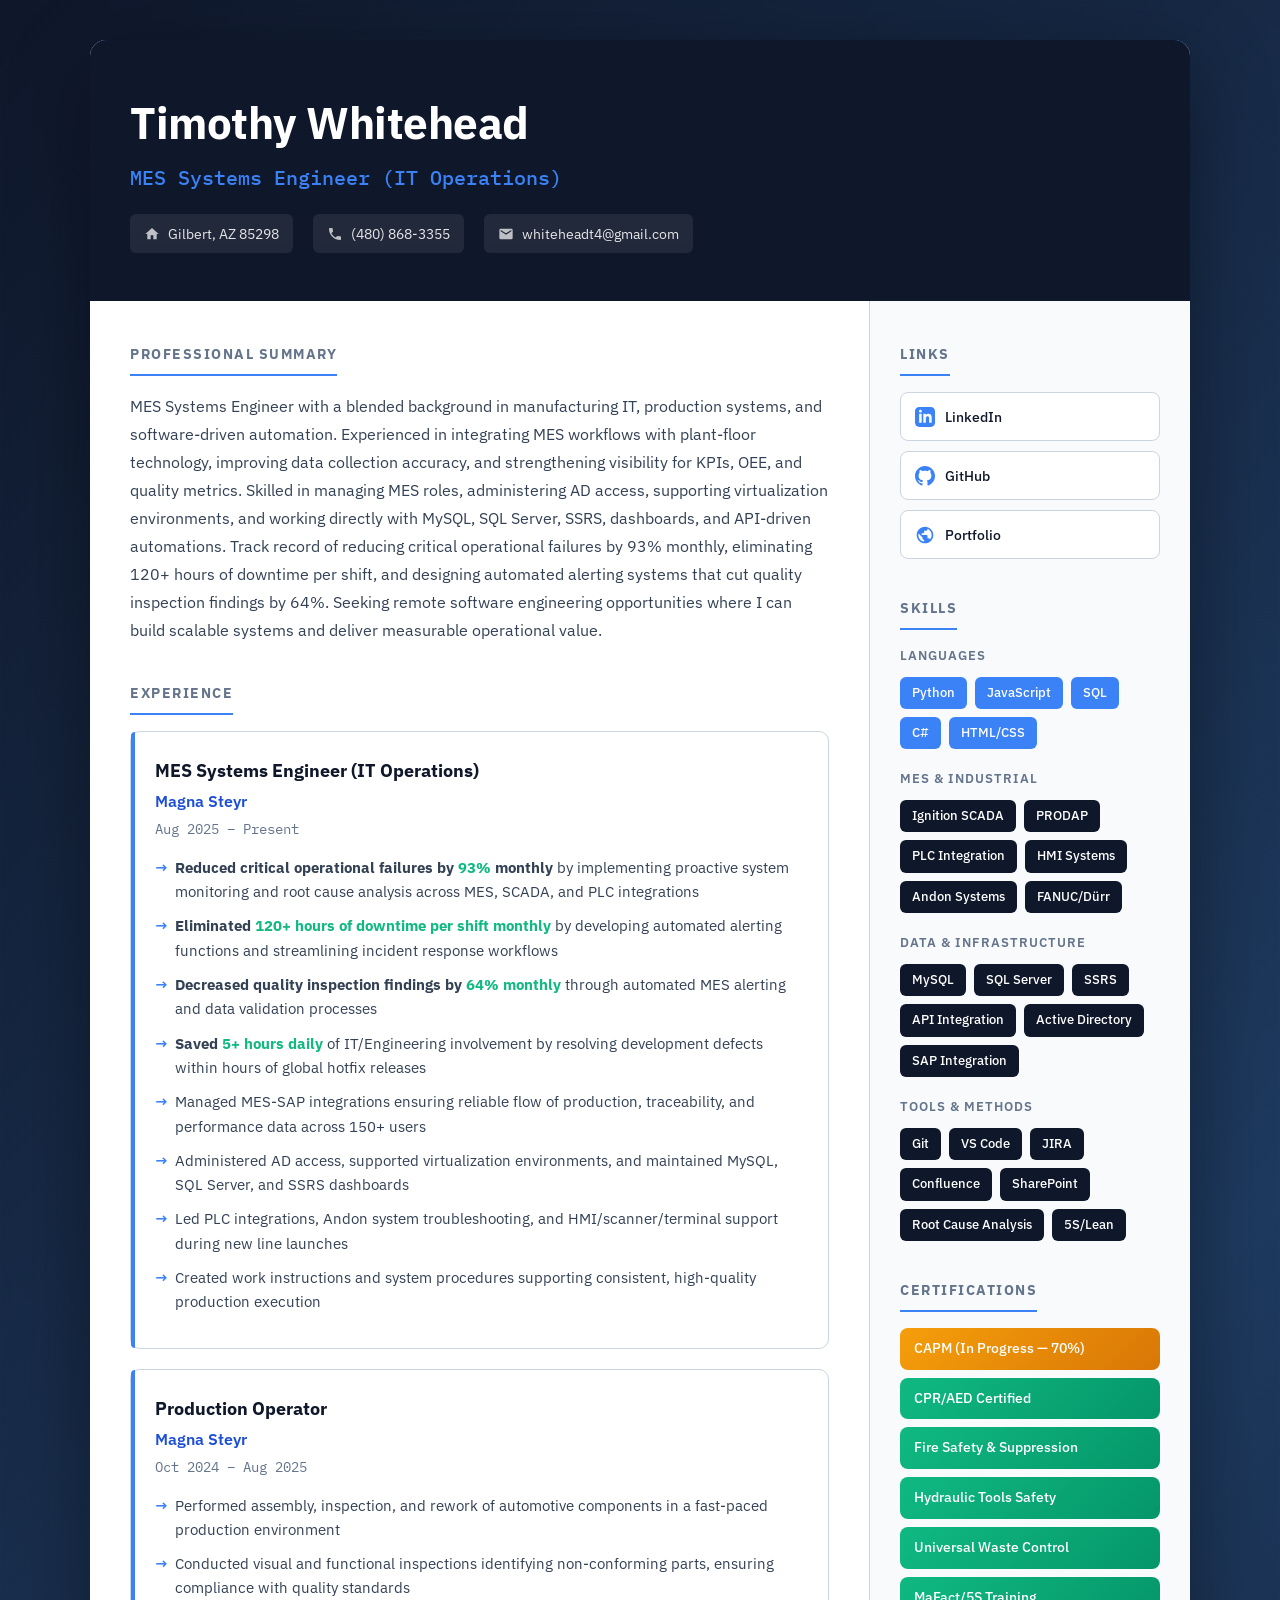
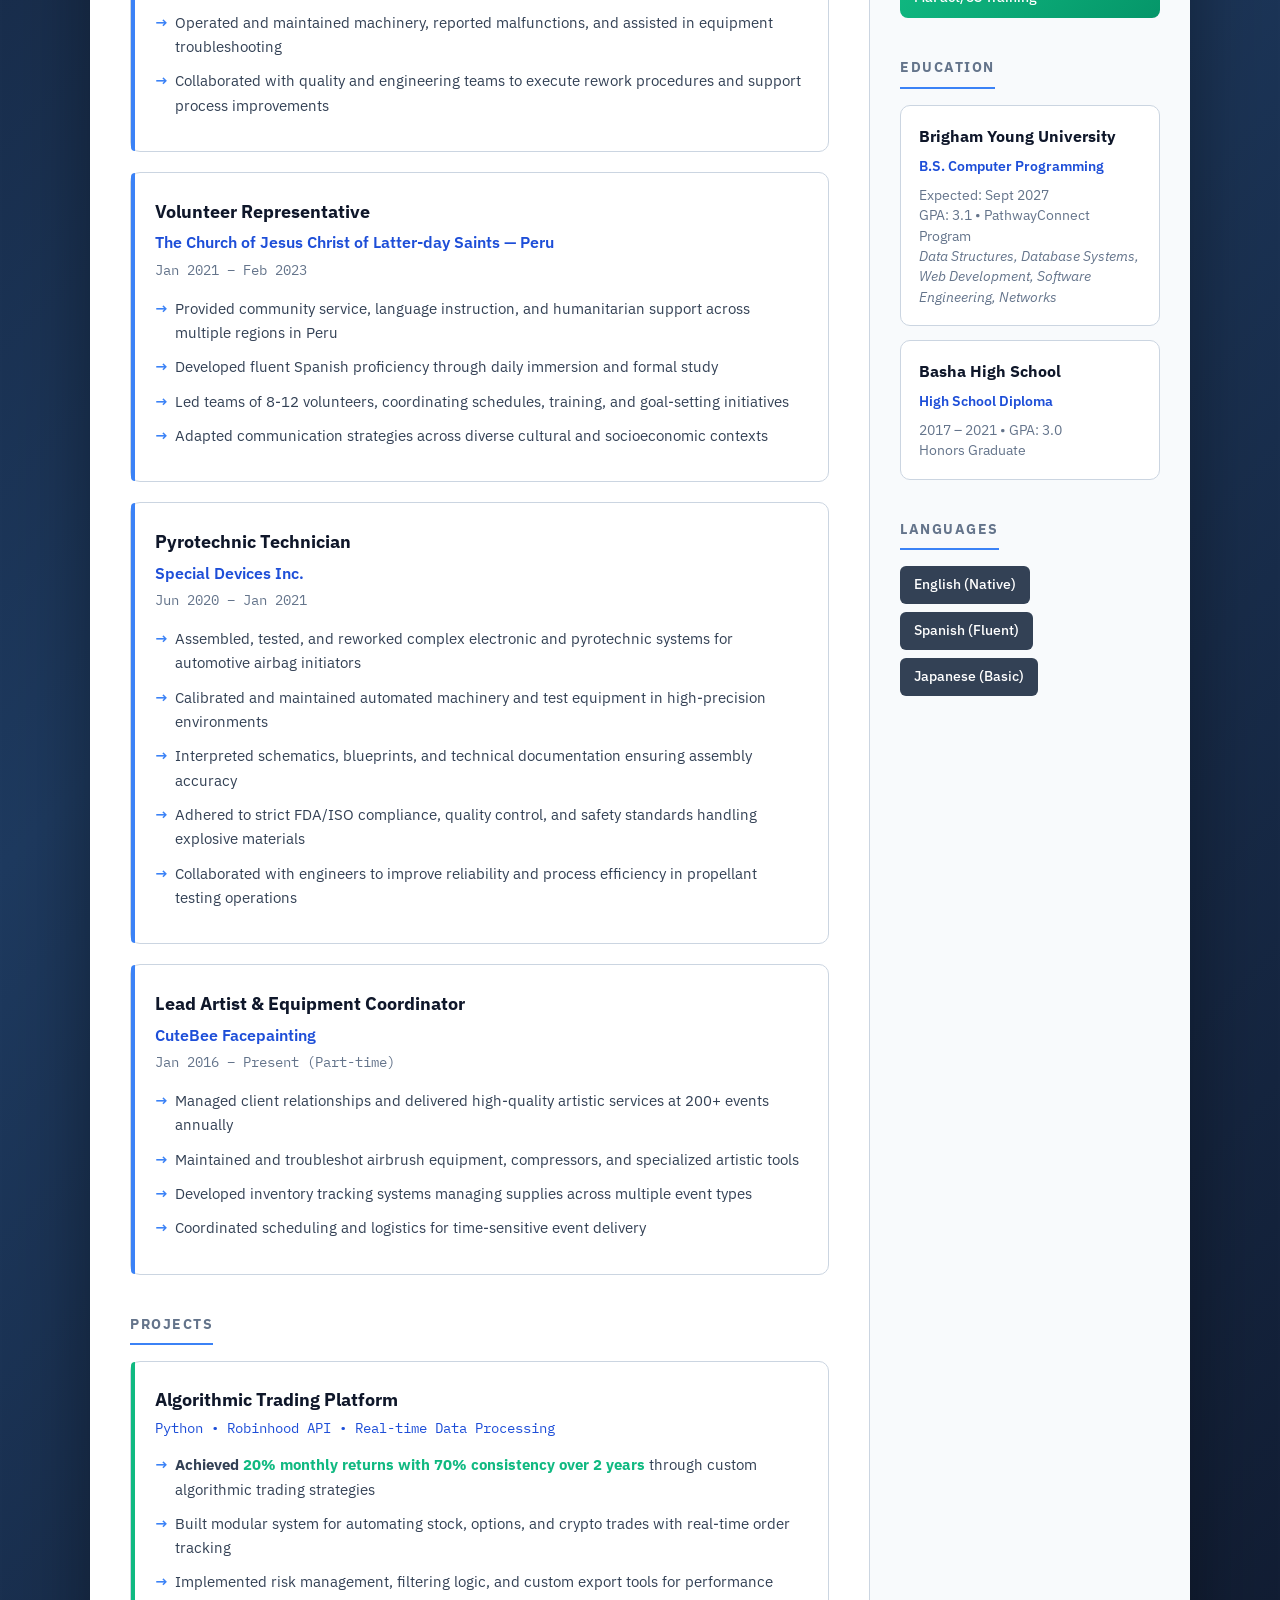
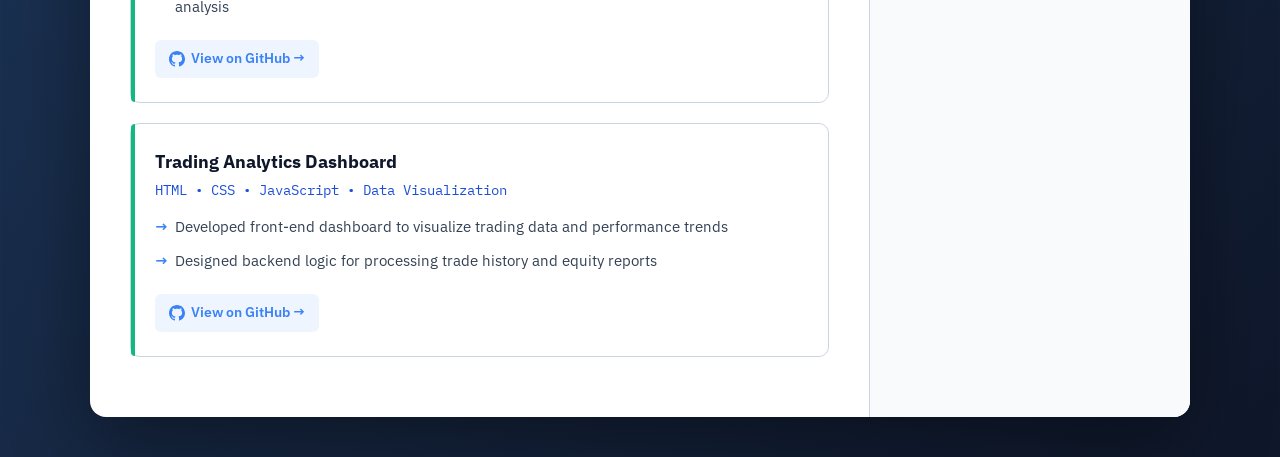
==== resume/MES-Systems-Engineer.html @ f228a732 "MES-Systems resume" ====
<!DOCTYPE html>
<html lang="en">
<head>
    <meta charset="UTF-8">
    <meta name="viewport" content="width=device-width, initial-scale=1.0">
    <title>Timothy Whitehead - MES Systems Engineer</title>
    <link rel="preconnect" href="https://fonts.googleapis.com">
    <link rel="preconnect" href="https://fonts.gstatic.com" crossorigin>
    <link href="https://fonts.googleapis.com/css2?family=IBM+Plex+Sans:wght@400;500;600;700&family=IBM+Plex+Mono:wght@400;500&display=swap" rel="stylesheet">
    <style>
        :root {
            --primary: #0f172a;
            --secondary: #334155;
            --accent: #3b82f6;
            --accent-dark: #1d4ed8;
            --surface: #f8fafc;
            --surface-alt: #e2e8f0;
            --text: #1e293b;
            --text-muted: #64748b;
            --success: #10b981;
            --border: #cbd5e1;
        }

        * {
            margin: 0;
            padding: 0;
            box-sizing: border-box;
        }

        body {
            font-family: 'IBM Plex Sans', -apple-system, BlinkMacSystemFont, sans-serif;
            line-height: 1.6;
            color: var(--text);
            background: linear-gradient(135deg, #0f172a 0%, #1e3a5f 50%, #0f172a 100%);
            min-height: 100vh;
            padding: 40px 20px;
            -webkit-font-smoothing: antialiased;
        }

        .resume-container {
            max-width: 1100px;
            margin: 0 auto;
            background: white;
            border-radius: 16px;
            box-shadow: 0 25px 80px rgba(0,0,0,0.4);
            overflow: hidden;
            position: relative;
        }

        .resume-container::before {
            content: '';
            position: absolute;
            top: 0;
            left: 0;
            right: 0;
            height: 4px;
            background: linear-gradient(90deg, var(--accent), var(--success), var(--accent-dark));
        }

        /* Header */
        .header {
            background: var(--primary);
            color: white;
            padding: 48px 40px;
            position: relative;
        }

        .header::after {
            content: '';
            position: absolute;
            bottom: 0;
            left: 0;
            right: 0;
            height: 80px;
            background: linear-gradient(to bottom, transparent, rgba(15, 23, 42, 0.1));
            pointer-events: none;
        }

        .header h1 {
            font-size: 2.75rem;
            font-weight: 700;
            letter-spacing: -0.5px;
            margin-bottom: 4px;
        }

        .header .title {
            font-size: 1.25rem;
            font-weight: 500;
            color: var(--accent);
            margin-bottom: 20px;
            font-family: 'IBM Plex Mono', monospace;
        }

        .contact-row {
            display: flex;
            flex-wrap: wrap;
            gap: 20px;
            margin-top: 16px;
        }

        .contact-item {
            display: flex;
            align-items: center;
            gap: 8px;
            font-size: 0.9rem;
            color: rgba(255,255,255,0.9);
            background: rgba(255,255,255,0.08);
            padding: 8px 14px;
            border-radius: 6px;
            transition: background 0.2s;
        }

        .contact-item:hover {
            background: rgba(255,255,255,0.15);
        }

        .contact-item svg {
            width: 16px;
            height: 16px;
            fill: currentColor;
            opacity: 0.8;
        }

        /* Main Layout */
        .main-content {
            display: grid;
            grid-template-columns: 1fr 320px;
        }

        .content {
            padding: 40px;
            border-right: 1px solid var(--border);
        }

        .sidebar {
            padding: 40px 30px;
            background: var(--surface);
        }

        /* Sections */
        .section {
            margin-bottom: 36px;
        }

        .section:last-child {
            margin-bottom: 0;
        }

        .section-title {
            font-size: 0.85rem;
            font-weight: 700;
            color: var(--text-muted);
            text-transform: uppercase;
            letter-spacing: 1.5px;
            margin-bottom: 16px;
            padding-bottom: 8px;
            border-bottom: 2px solid var(--accent);
            display: inline-block;
        }

        /* Summary */
        .summary {
            font-size: 1rem;
            line-height: 1.75;
            color: var(--secondary);
        }

        /* Experience Cards */
        .experience-card {
            background: white;
            border: 1px solid var(--border);
            border-radius: 10px;
            padding: 24px;
            margin-bottom: 20px;
            transition: transform 0.2s, box-shadow 0.2s;
            position: relative;
        }

        .experience-card:hover {
            transform: translateY(-2px);
            box-shadow: 0 8px 24px rgba(0,0,0,0.08);
        }

        .experience-card::before {
            content: '';
            position: absolute;
            left: 0;
            top: 0;
            bottom: 0;
            width: 4px;
            background: var(--accent);
            border-radius: 10px 0 0 10px;
        }

        .job-header {
            margin-bottom: 14px;
        }

        .job-title {
            font-size: 1.15rem;
            font-weight: 700;
            color: var(--primary);
            margin-bottom: 4px;
        }

        .company {
            font-size: 1rem;
            font-weight: 600;
            color: var(--accent-dark);
        }

        .duration {
            font-size: 0.85rem;
            color: var(--text-muted);
            font-family: 'IBM Plex Mono', monospace;
            margin-top: 4px;
        }

        .responsibilities {
            list-style: none;
        }

        .responsibilities li {
            position: relative;
            padding-left: 20px;
            margin-bottom: 10px;
            font-size: 0.95rem;
            line-height: 1.6;
            color: var(--secondary);
        }

        .responsibilities li::before {
            content: '→';
            position: absolute;
            left: 0;
            color: var(--accent);
            font-weight: 600;
        }

        .metric {
            font-weight: 700;
            color: var(--success);
        }

        /* Skills */
        .skill-category {
            margin-bottom: 20px;
        }

        .skill-category-title {
            font-size: 0.8rem;
            font-weight: 600;
            color: var(--text-muted);
            text-transform: uppercase;
            letter-spacing: 1px;
            margin-bottom: 10px;
        }

        .skill-grid {
            display: flex;
            flex-wrap: wrap;
            gap: 8px;
        }

        .skill-item {
            background: var(--primary);
            color: white;
            padding: 6px 12px;
            border-radius: 6px;
            font-size: 0.8rem;
            font-weight: 500;
            cursor: pointer;
            transition: background 0.2s, transform 0.2s;
            text-decoration: none;
        }

        .skill-item:hover {
            background: var(--accent-dark);
            transform: translateY(-1px);
        }

        .skill-item.clickable {
            background: var(--accent);
        }

        .skill-item.clickable:hover {
            background: var(--accent-dark);
        }

        /* Education */
        .education-card {
            background: white;
            border: 1px solid var(--border);
            border-radius: 10px;
            padding: 18px;
            margin-bottom: 14px;
        }

        .school-name {
            font-weight: 700;
            color: var(--primary);
            font-size: 1rem;
            margin-bottom: 4px;
        }

        .degree {
            color: var(--accent-dark);
            font-weight: 600;
            font-size: 0.9rem;
        }

        .edu-details {
            font-size: 0.85rem;
            color: var(--text-muted);
            margin-top: 8px;
            line-height: 1.5;
        }

        /* Certifications */
        .cert-grid {
            display: flex;
            flex-direction: column;
            gap: 8px;
        }

        .cert-item {
            background: linear-gradient(135deg, var(--success), #059669);
            color: white;
            padding: 10px 14px;
            border-radius: 8px;
            font-size: 0.85rem;
            font-weight: 500;
        }

        .cert-item.in-progress {
            background: linear-gradient(135deg, #f59e0b, #d97706);
        }

        /* Languages */
        .language-grid {
            display: flex;
            flex-wrap: wrap;
            gap: 8px;
        }

        .language-item {
            background: var(--secondary);
            color: white;
            padding: 8px 14px;
            border-radius: 6px;
            font-size: 0.85rem;
            font-weight: 500;
        }

        /* Projects */
        .project-card {
            background: white;
            border: 1px solid var(--border);
            border-radius: 10px;
            padding: 24px;
            margin-bottom: 20px;
            transition: transform 0.2s, box-shadow 0.2s;
            position: relative;
        }

        .project-card:hover {
            transform: translateY(-2px);
            box-shadow: 0 8px 24px rgba(0,0,0,0.08);
        }

        .project-card::before {
            content: '';
            position: absolute;
            left: 0;
            top: 0;
            bottom: 0;
            width: 4px;
            background: var(--success);
            border-radius: 10px 0 0 10px;
        }

        .project-title {
            font-size: 1.1rem;
            font-weight: 700;
            color: var(--primary);
            margin-bottom: 4px;
        }

        .project-tech {
            font-size: 0.85rem;
            color: var(--accent-dark);
            font-family: 'IBM Plex Mono', monospace;
            margin-bottom: 12px;
        }

        .project-link {
            display: inline-flex;
            align-items: center;
            gap: 6px;
            color: var(--accent);
            font-size: 0.85rem;
            font-weight: 600;
            text-decoration: none;
            margin-top: 12px;
            padding: 8px 14px;
            background: rgba(59, 130, 246, 0.08);
            border-radius: 6px;
            transition: background 0.2s, color 0.2s;
        }

        .project-link:hover {
            background: var(--accent);
            color: white;
        }

        .project-link svg {
            transition: fill 0.2s;
        }

        .project-link:hover svg {
            fill: white;
        }

        /* Links section in sidebar */
        .link-item {
            display: flex;
            align-items: center;
            gap: 10px;
            padding: 12px 14px;
            background: white;
            border: 1px solid var(--border);
            border-radius: 8px;
            margin-bottom: 10px;
            text-decoration: none;
            color: var(--primary);
            transition: all 0.2s;
        }

        .link-item:hover {
            border-color: var(--accent);
            background: rgba(59, 130, 246, 0.05);
        }

        .link-item svg {
            width: 20px;
            height: 20px;
            fill: var(--accent);
        }

        .link-item span {
            font-size: 0.9rem;
            font-weight: 500;
        }

        /* Responsive */
        @media (max-width: 900px) {
            .main-content {
                grid-template-columns: 1fr;
            }

            .content {
                border-right: none;
                border-bottom: 1px solid var(--border);
            }

            .sidebar {
                padding: 30px 40px;
            }
        }

        @media (max-width: 600px) {
            body {
                padding: 15px;
            }

            .header {
                padding: 30px 24px;
            }

            .header h1 {
                font-size: 2rem;
            }

            .contact-row {
                flex-direction: column;
                gap: 10px;
            }

            .content, .sidebar {
                padding: 24px;
            }
        }

        @media print {
            body {
                background: white;
                padding: 0;
            }

            .resume-container {
                box-shadow: none;
                border-radius: 0;
            }

            .experience-card:hover,
            .project-card:hover {
                transform: none;
                box-shadow: none;
            }
        }
    </style>
</head>
<body>
    <div class="resume-container">
        <!-- Header -->
        <header class="header">
            <h1>Timothy Whitehead</h1>
            <div class="title">MES Systems Engineer (IT Operations)</div>
            <div class="contact-row">
                <div class="contact-item">
                    <svg viewBox="0 0 24 24"><path d="M10,20V14H14V20H19V12H22L12,3L2,12H5V20H10Z"/></svg>
                    Gilbert, AZ 85298
                </div>
                <div class="contact-item">
                    <svg viewBox="0 0 24 24"><path d="M6.62,10.79C8.06,13.62 10.38,15.94 13.21,17.38L15.41,15.18C15.69,14.9 16.08,14.82 16.43,14.93C17.55,15.3 18.75,15.5 20,15.5A1,1 0 0,1 21,16.5V20A1,1 0 0,1 20,21A17,17 0 0,1 3,4A1,1 0 0,1 4,3H7.5A1,1 0 0,1 8.5,4C8.5,5.25 8.7,6.45 9.07,7.57C9.18,7.92 9.1,8.31 8.82,8.59L6.62,10.79Z"/></svg>
                    (480) 868-3355
                </div>
                <div class="contact-item">
                    <svg viewBox="0 0 24 24"><path d="M20,8L12,13L4,8V6L12,11L20,6M20,4H4C2.89,4 2,4.89 2,6V18A2,2 0 0,0 4,20H20A2,2 0 0,0 22,18V6C22,4.89 21.1,4 20,4Z"/></svg>
                    whiteheadt4@gmail.com
                </div>
            </div>
        </header>

        <div class="main-content">
            <!-- Main Content -->
            <main class="content">
                <!-- Summary -->
                <section class="section">
                    <h2 class="section-title">Professional Summary</h2>
                    <p class="summary">
                        MES Systems Engineer with a blended background in manufacturing IT, production systems, and software-driven automation. Experienced in integrating MES workflows with plant-floor technology, improving data collection accuracy, and strengthening visibility for KPIs, OEE, and quality metrics. Skilled in managing MES roles, administering AD access, supporting virtualization environments, and working directly with MySQL, SQL Server, SSRS, dashboards, and API-driven automations. Track record of reducing critical operational failures by 93% monthly, eliminating 120+ hours of downtime per shift, and designing automated alerting systems that cut quality inspection findings by 64%. Seeking remote software engineering opportunities where I can build scalable systems and deliver measurable operational value.
                    </p>
                </section>

                <!-- Experience -->
                <section class="section">
                    <h2 class="section-title">Experience</h2>

                    <div class="experience-card">
                        <div class="job-header">
                            <div class="job-title">MES Systems Engineer (IT Operations)</div>
                            <div class="company">Magna Steyr</div>
                            <div class="duration">Aug 2025 – Present</div>
                        </div>
                        <ul class="responsibilities">
                            <li><strong>Reduced critical operational failures by <span class="metric">93%</span> monthly</strong> by implementing proactive system monitoring and root cause analysis across MES, SCADA, and PLC integrations</li>
                            <li><strong>Eliminated <span class="metric">120+ hours of downtime per shift monthly</span></strong> by developing automated alerting functions and streamlining incident response workflows</li>
                            <li><strong>Decreased quality inspection findings by <span class="metric">64% monthly</span></strong> through automated MES alerting and data validation processes</li>
                            <li><strong>Saved <span class="metric">5+ hours daily</span></strong> of IT/Engineering involvement by resolving development defects within hours of global hotfix releases</li>
                            <li>Managed MES-SAP integrations ensuring reliable flow of production, traceability, and performance data across 150+ users</li>
                            <li>Administered AD access, supported virtualization environments, and maintained MySQL, SQL Server, and SSRS dashboards</li>
                            <li>Led PLC integrations, Andon system troubleshooting, and HMI/scanner/terminal support during new line launches</li>
                            <li>Created work instructions and system procedures supporting consistent, high-quality production execution</li>
                        </ul>
                    </div>

                    <div class="experience-card">
                        <div class="job-header">
                            <div class="job-title">Production Operator</div>
                            <div class="company">Magna Steyr</div>
                            <div class="duration">Oct 2024 – Aug 2025</div>
                        </div>
                        <ul class="responsibilities">
                            <li>Performed assembly, inspection, and rework of automotive components in a fast-paced production environment</li>
                            <li>Conducted visual and functional inspections identifying non-conforming parts, ensuring compliance with quality standards</li>
                            <li>Operated and maintained machinery, reported malfunctions, and assisted in equipment troubleshooting</li>
                            <li>Collaborated with quality and engineering teams to execute rework procedures and support process improvements</li>
                        </ul>
                    </div>

                    <div class="experience-card">
                        <div class="job-header">
                            <div class="job-title">Volunteer Representative</div>
                            <div class="company">The Church of Jesus Christ of Latter-day Saints — Peru</div>
                            <div class="duration">Jan 2021 – Feb 2023</div>
                        </div>
                        <ul class="responsibilities">
                            <li>Provided community service, language instruction, and humanitarian support across multiple regions in Peru</li>
                            <li>Developed fluent Spanish proficiency through daily immersion and formal study</li>
                            <li>Led teams of 8-12 volunteers, coordinating schedules, training, and goal-setting initiatives</li>
                            <li>Adapted communication strategies across diverse cultural and socioeconomic contexts</li>
                        </ul>
                    </div>

                    <div class="experience-card">
                        <div class="job-header">
                            <div class="job-title">Pyrotechnic Technician</div>
                            <div class="company">Special Devices Inc.</div>
                            <div class="duration">Jun 2020 – Jan 2021</div>
                        </div>
                        <ul class="responsibilities">
                            <li>Assembled, tested, and reworked complex electronic and pyrotechnic systems for automotive airbag initiators</li>
                            <li>Calibrated and maintained automated machinery and test equipment in high-precision environments</li>
                            <li>Interpreted schematics, blueprints, and technical documentation ensuring assembly accuracy</li>
                            <li>Adhered to strict FDA/ISO compliance, quality control, and safety standards handling explosive materials</li>
                            <li>Collaborated with engineers to improve reliability and process efficiency in propellant testing operations</li>
                        </ul>
                    </div>

                    <div class="experience-card">
                        <div class="job-header">
                            <div class="job-title">Lead Artist & Equipment Coordinator</div>
                            <div class="company">CuteBee Facepainting</div>
                            <div class="duration">Jan 2016 – Present (Part-time)</div>
                        </div>
                        <ul class="responsibilities">
                            <li>Managed client relationships and delivered high-quality artistic services at 200+ events annually</li>
                            <li>Maintained and troubleshot airbrush equipment, compressors, and specialized artistic tools</li>
                            <li>Developed inventory tracking systems managing supplies across multiple event types</li>
                            <li>Coordinated scheduling and logistics for time-sensitive event delivery</li>
                        </ul>
                    </div>
                </section>

                <!-- Projects -->
                <section class="section">
                    <h2 class="section-title">Projects</h2>

                    <div class="project-card">
                        <div class="project-title">Algorithmic Trading Platform</div>
                        <div class="project-tech">Python • Robinhood API • Real-time Data Processing</div>
                        <ul class="responsibilities">
                            <li><strong>Achieved <span class="metric">20% monthly returns with 70% consistency over 2 years</span></strong> through custom algorithmic trading strategies</li>
                            <li>Built modular system for automating stock, options, and crypto trades with real-time order tracking</li>
                            <li>Implemented risk management, filtering logic, and custom export tools for performance analysis</li>
                        </ul>
                        <a href="#YOUR_GITHUB_LINK" class="project-link">
                            <svg viewBox="0 0 24 24" width="16" height="16" fill="currentColor"><path d="M12 0c-6.626 0-12 5.373-12 12 0 5.302 3.438 9.8 8.207 11.387.599.111.793-.261.793-.577v-2.234c-3.338.726-4.033-1.416-4.033-1.416-.546-1.387-1.333-1.756-1.333-1.756-1.089-.745.083-.729.083-.729 1.205.084 1.839 1.237 1.839 1.237 1.07 1.834 2.807 1.304 3.492.997.107-.775.418-1.305.762-1.604-2.665-.305-5.467-1.334-5.467-5.931 0-1.311.469-2.381 1.236-3.221-.124-.303-.535-1.524.117-3.176 0 0 1.008-.322 3.301 1.23.957-.266 1.983-.399 3.003-.404 1.02.005 2.047.138 3.006.404 2.291-1.552 3.297-1.23 3.297-1.23.653 1.653.242 2.874.118 3.176.77.84 1.235 1.911 1.235 3.221 0 4.609-2.807 5.624-5.479 5.921.43.372.823 1.102.823 2.222v3.293c0 .319.192.694.801.576 4.765-1.589 8.199-6.086 8.199-11.386 0-6.627-5.373-12-12-12z"/></svg>
                            View on GitHub →
                        </a>
                    </div>

                    <div class="project-card">
                        <div class="project-title">Trading Analytics Dashboard</div>
                        <div class="project-tech">HTML • CSS • JavaScript • Data Visualization</div>
                        <ul class="responsibilities">
                            <li>Developed front-end dashboard to visualize trading data and performance trends</li>
                            <li>Designed backend logic for processing trade history and equity reports</li>
                        </ul>
                        <a href="#YOUR_GITHUB_LINK" class="project-link">
                            <svg viewBox="0 0 24 24" width="16" height="16" fill="currentColor"><path d="M12 0c-6.626 0-12 5.373-12 12 0 5.302 3.438 9.8 8.207 11.387.599.111.793-.261.793-.577v-2.234c-3.338.726-4.033-1.416-4.033-1.416-.546-1.387-1.333-1.756-1.333-1.756-1.089-.745.083-.729.083-.729 1.205.084 1.839 1.237 1.839 1.237 1.07 1.834 2.807 1.304 3.492.997.107-.775.418-1.305.762-1.604-2.665-.305-5.467-1.334-5.467-5.931 0-1.311.469-2.381 1.236-3.221-.124-.303-.535-1.524.117-3.176 0 0 1.008-.322 3.301 1.23.957-.266 1.983-.399 3.003-.404 1.02.005 2.047.138 3.006.404 2.291-1.552 3.297-1.23 3.297-1.23.653 1.653.242 2.874.118 3.176.77.84 1.235 1.911 1.235 3.221 0 4.609-2.807 5.624-5.479 5.921.43.372.823 1.102.823 2.222v3.293c0 .319.192.694.801.576 4.765-1.589 8.199-6.086 8.199-11.386 0-6.627-5.373-12-12-12z"/></svg>
                            View on GitHub →
                        </a>
                    </div>
                </section>
            </main>

            <!-- Sidebar -->
            <aside class="sidebar">
                <!-- Links -->
                <section class="section">
                    <h2 class="section-title">Links</h2>
                    <a href="#YOUR_LINKEDIN_URL" class="link-item">
                        <svg viewBox="0 0 24 24"><path d="M19 0h-14c-2.761 0-5 2.239-5 5v14c0 2.761 2.239 5 5 5h14c2.762 0 5-2.239 5-5v-14c0-2.761-2.238-5-5-5zm-11 19h-3v-11h3v11zm-1.5-12.268c-.966 0-1.75-.79-1.75-1.764s.784-1.764 1.75-1.764 1.75.79 1.75 1.764-.783 1.764-1.75 1.764zm13.5 12.268h-3v-5.604c0-3.368-4-3.113-4 0v5.604h-3v-11h3v1.765c1.396-2.586 7-2.777 7 2.476v6.759z"/></svg>
                        <span>LinkedIn</span>
                    </a>
                    <a href="#YOUR_GITHUB_URL" class="link-item">
                        <svg viewBox="0 0 24 24"><path d="M12 0c-6.626 0-12 5.373-12 12 0 5.302 3.438 9.8 8.207 11.387.599.111.793-.261.793-.577v-2.234c-3.338.726-4.033-1.416-4.033-1.416-.546-1.387-1.333-1.756-1.333-1.756-1.089-.745.083-.729.083-.729 1.205.084 1.839 1.237 1.839 1.237 1.07 1.834 2.807 1.304 3.492.997.107-.775.418-1.305.762-1.604-2.665-.305-5.467-1.334-5.467-5.931 0-1.311.469-2.381 1.236-3.221-.124-.303-.535-1.524.117-3.176 0 0 1.008-.322 3.301 1.23.957-.266 1.983-.399 3.003-.404 1.02.005 2.047.138 3.006.404 2.291-1.552 3.297-1.23 3.297-1.23.653 1.653.242 2.874.118 3.176.77.84 1.235 1.911 1.235 3.221 0 4.609-2.807 5.624-5.479 5.921.43.372.823 1.102.823 2.222v3.293c0 .319.192.694.801.576 4.765-1.589 8.199-6.086 8.199-11.386 0-6.627-5.373-12-12-12z"/></svg>
                        <span>GitHub</span>
                    </a>
                    <a href="#YOUR_PORTFOLIO_URL" class="link-item">
                        <svg viewBox="0 0 24 24"><path d="M12 2C6.48 2 2 6.48 2 12s4.48 10 10 10 10-4.48 10-10S17.52 2 12 2zm-1 17.93c-3.95-.49-7-3.85-7-7.93 0-.62.08-1.21.21-1.79L9 15v1c0 1.1.9 2 2 2v1.93zm6.9-2.54c-.26-.81-1-1.39-1.9-1.39h-1v-3c0-.55-.45-1-1-1H8v-2h2c.55 0 1-.45 1-1V7h2c1.1 0 2-.9 2-2v-.41c2.93 1.19 5 4.06 5 7.41 0 2.08-.8 3.97-2.1 5.39z"/></svg>
                        <span>Portfolio</span>
                    </a>
                </section>

                <!-- Skills -->
                <section class="section">
                    <h2 class="section-title">Skills</h2>

                    <div class="skill-category">
                        <div class="skill-category-title">Languages</div>
                        <div class="skill-grid">
                            <a href="#" class="skill-item clickable">Python</a>
                            <a href="#" class="skill-item clickable">JavaScript</a>
                            <a href="#" class="skill-item clickable">SQL</a>
                            <a href="#" class="skill-item clickable">C#</a>
                            <a href="#" class="skill-item clickable">HTML/CSS</a>
                        </div>
                    </div>

                    <div class="skill-category">
                        <div class="skill-category-title">MES & Industrial</div>
                        <div class="skill-grid">
                            <span class="skill-item">Ignition SCADA</span>
                            <span class="skill-item">PRODAP</span>
                            <span class="skill-item">PLC Integration</span>
                            <span class="skill-item">HMI Systems</span>
                            <span class="skill-item">Andon Systems</span>
                            <span class="skill-item">FANUC/Dürr</span>
                        </div>
                    </div>

                    <div class="skill-category">
                        <div class="skill-category-title">Data & Infrastructure</div>
                        <div class="skill-grid">
                            <span class="skill-item">MySQL</span>
                            <span class="skill-item">SQL Server</span>
                            <span class="skill-item">SSRS</span>
                            <span class="skill-item">API Integration</span>
                            <span class="skill-item">Active Directory</span>
                            <span class="skill-item">SAP Integration</span>
                        </div>
                    </div>

                    <div class="skill-category">
                        <div class="skill-category-title">Tools & Methods</div>
                        <div class="skill-grid">
                            <span class="skill-item">Git</span>
                            <span class="skill-item">VS Code</span>
                            <span class="skill-item">JIRA</span>
                            <span class="skill-item">Confluence</span>
                            <span class="skill-item">SharePoint</span>
                            <span class="skill-item">Root Cause Analysis</span>
                            <span class="skill-item">5S/Lean</span>
                        </div>
                    </div>
                </section>

                <!-- Certifications -->
                <section class="section">
                    <h2 class="section-title">Certifications</h2>
                    <div class="cert-grid">
                        <div class="cert-item in-progress">CAPM (In Progress — 70%)</div>
                        <div class="cert-item">CPR/AED Certified</div>
                        <div class="cert-item">Fire Safety & Suppression</div>
                        <div class="cert-item">Hydraulic Tools Safety</div>
                        <div class="cert-item">Universal Waste Control</div>
                        <div class="cert-item">MaFact/5S Training</div>
                    </div>
                </section>

                <!-- Education -->
                <section class="section">
                    <h2 class="section-title">Education</h2>
                    <div class="education-card">
                        <div class="school-name">Brigham Young University</div>
                        <div class="degree">B.S. Computer Programming</div>
                        <div class="edu-details">
                            Expected: Sept 2027<br>
                            GPA: 3.1 • PathwayConnect Program<br>
                            <em>Data Structures, Database Systems, Web Development, Software Engineering, Networks</em>
                        </div>
                    </div>
                    <div class="education-card">
                        <div class="school-name">Basha High School</div>
                        <div class="degree">High School Diploma</div>
                        <div class="edu-details">
                            2017 – 2021 • GPA: 3.0<br>
                            Honors Graduate
                        </div>
                    </div>
                </section>

                <!-- Languages -->
                <section class="section">
                    <h2 class="section-title">Languages</h2>
                    <div class="language-grid">
                        <span class="language-item">English (Native)</span>
                        <span class="language-item">Spanish (Fluent)</span>
                        <span class="language-item">Japanese (Basic)</span>
                    </div>
                </section>
            </aside>
        </div>
    </div>
</body>
</html>
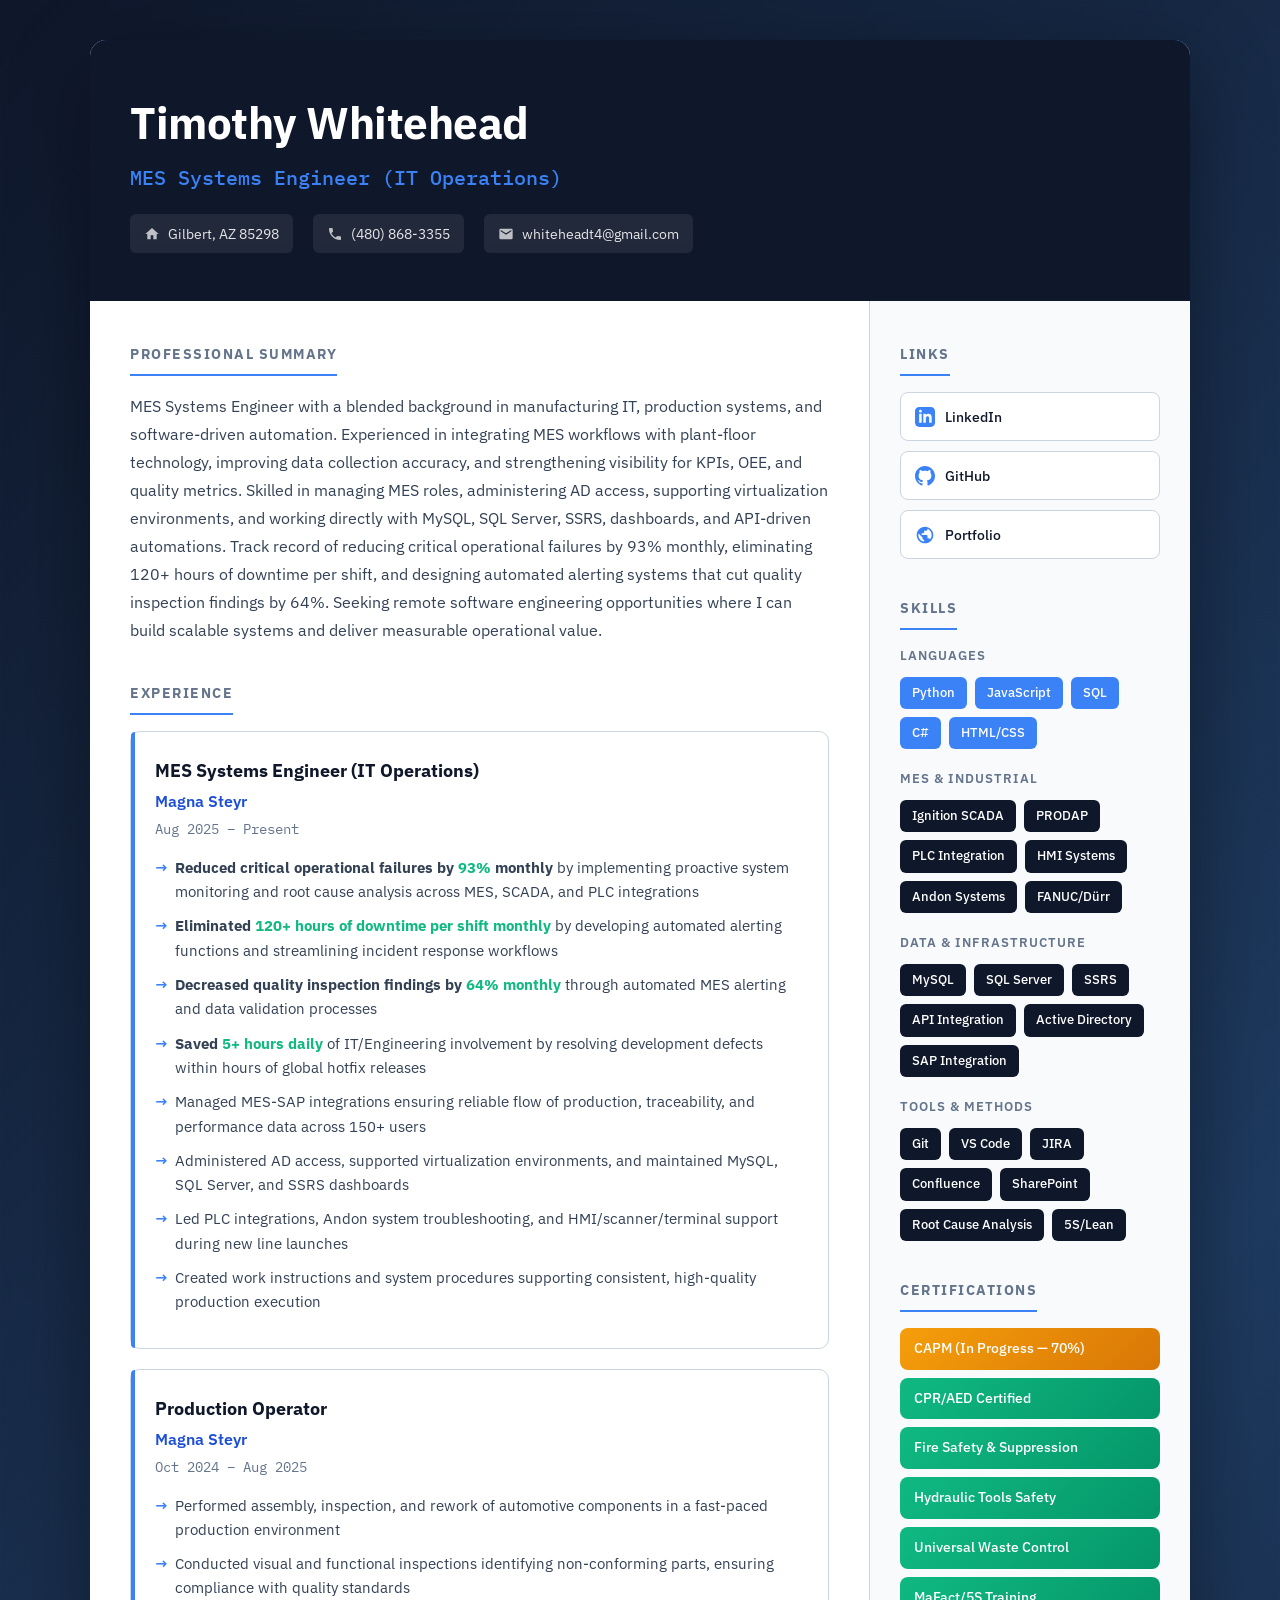
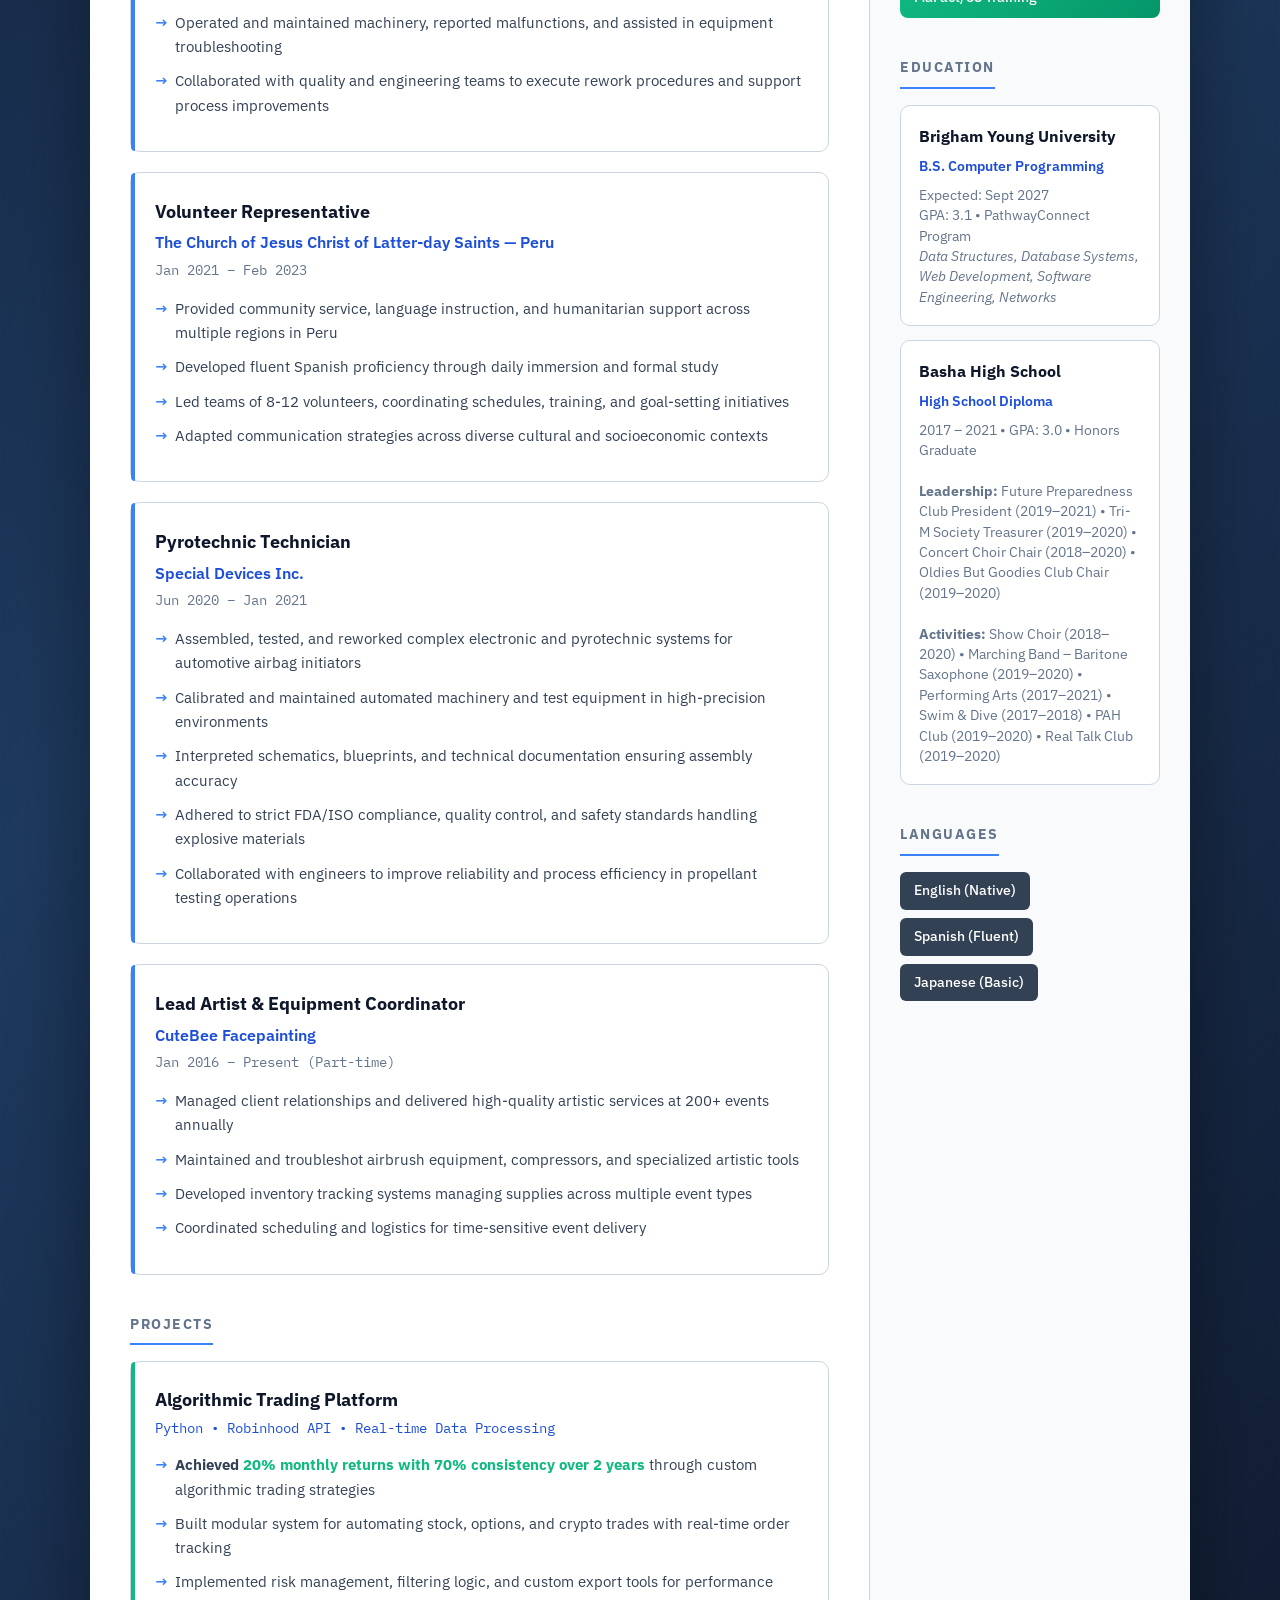
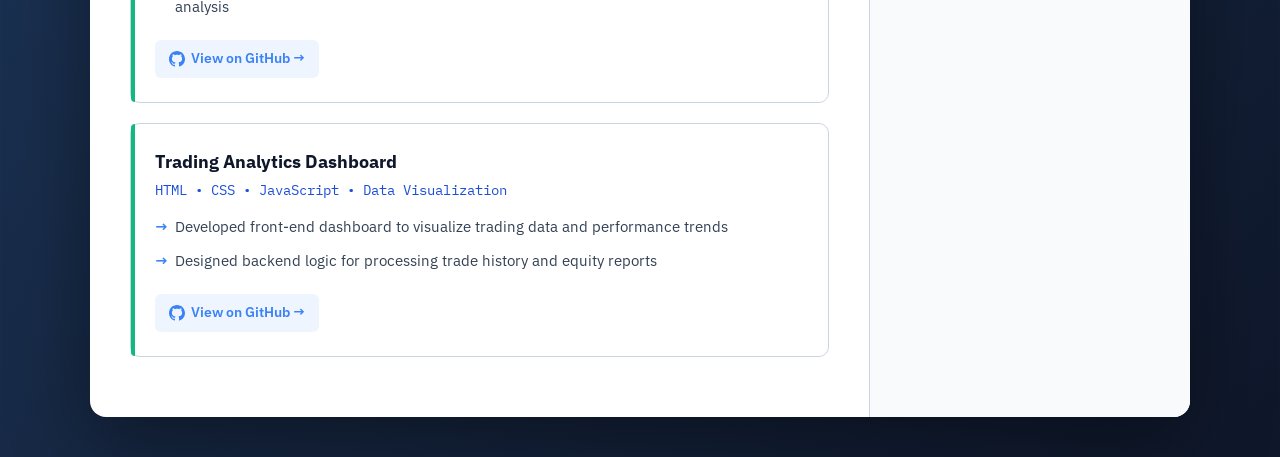
==== commit 55b18eec: "g" ====
--- a/resume/MES-Systems-Engineer.html
+++ b/resume/MES-Systems-Engineer.html
@@ -757,8 +757,9 @@
                         <div class="school-name">Basha High School</div>
                         <div class="degree">High School Diploma</div>
                         <div class="edu-details">
-                            2017 – 2021 • GPA: 3.0<br>
-                            Honors Graduate
+                            2017 – 2021 • GPA: 3.0 • Honors Graduate<br><br>
+                            <strong>Leadership:</strong> Future Preparedness Club President (2019–2021) • Tri-M Society Treasurer (2019–2020) • Concert Choir Chair (2018–2020) • Oldies But Goodies Club Chair (2019–2020)<br><br>
+                            <strong>Activities:</strong> Show Choir (2018–2020) • Marching Band – Baritone Saxophone (2019–2020) • Performing Arts (2017–2021) • Swim & Dive (2017–2018) • PAH Club (2019–2020) • Real Talk Club (2019–2020)
                         </div>
                     </div>
                 </section>
